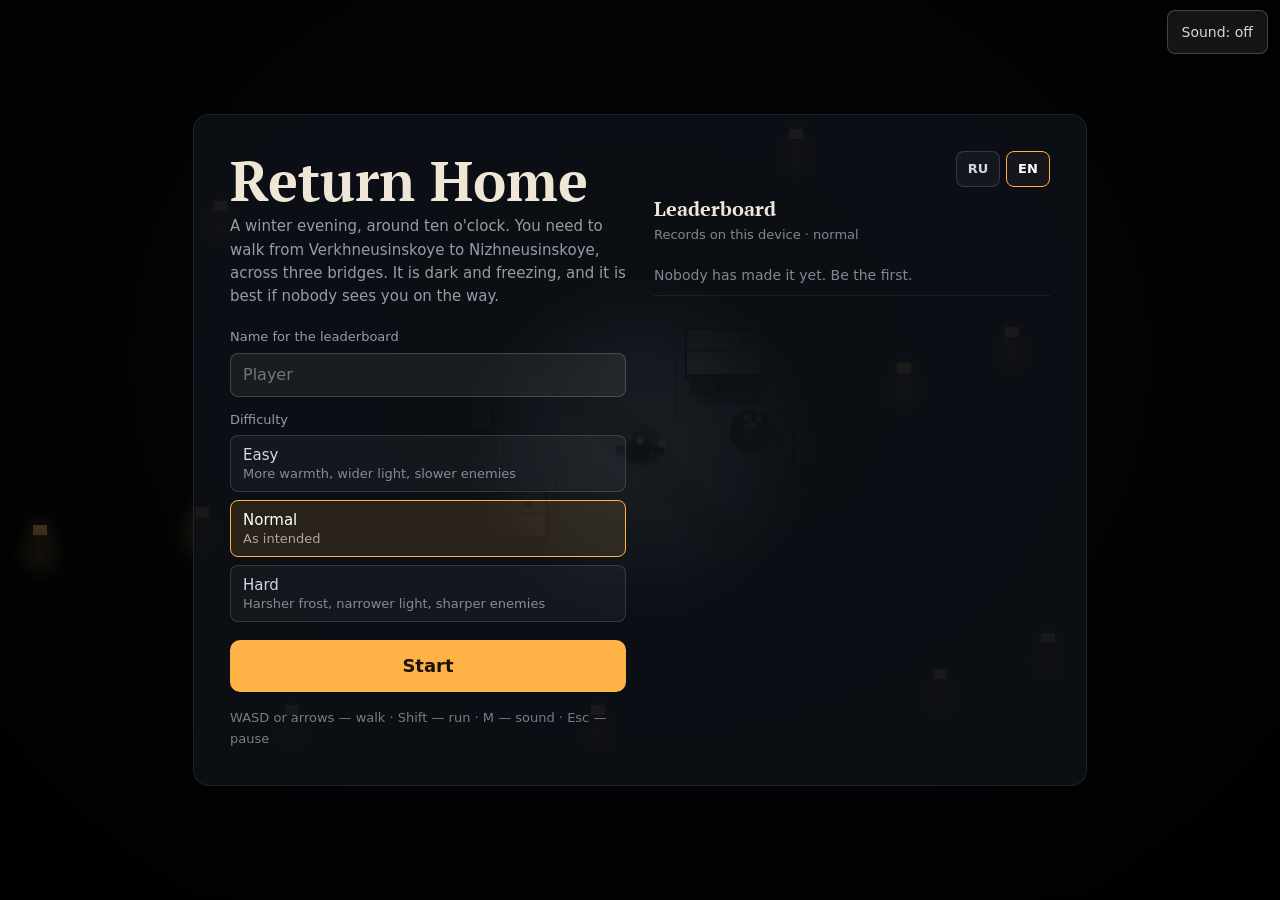
==== index.html @ a07790a4 "Add Return Home browser game Atmospheric top-down browser game: a winter night walk in darkness from" ====
<!DOCTYPE html>
<html lang="ru">
<head>
<meta charset="utf-8">
<meta name="viewport" content="width=device-width,initial-scale=1">
<title>Дорога домой · Return Home</title>
<meta name="description" content="Атмосферная браузерная игра: зимняя ночь, полная темнота, путь из Верхнеусинского в Нижнеусинское через три моста.">
<link rel="stylesheet" href="https://fonts.googleapis.com/css2?family=PT+Serif:wght@700&display=swap">
<link rel="stylesheet" href="style.css">
</head>
<body>
<canvas id="c"></canvas>
<div id="hud" hidden></div>
<button id="snd">Звук: выкл</button>
<div id="msg"></div>
<div id="hint" hidden></div>
<div id="menu">
  <div class="card">
    <div>
      <h1 data-t="title"></h1>
      <p class="sub" data-t="story"></p>
      <label for="nick" data-t="nickLabel"></label>
      <input id="nick" maxlength="16" autocomplete="off">
      <label data-t="diffLabel"></label>
      <div class="diffs" id="diffs"></div>
      <button id="resume" class="big" data-t="resume" hidden></button>
      <button id="go" class="big" data-t="start"></button>
      <div class="keys" data-t="keys"></div>
    </div>
    <div>
      <div id="lang"><button data-l="ru">RU</button><button data-l="en">EN</button></div>
      <h2 data-t="board"></h2>
      <div id="src"></div>
      <table id="board"></table>
    </div>
  </div>
</div>
<script src="game.js"></script>
</body>
</html>
---- style.css ----
/* VOICE: тихо, холодно, страшно
   IDEA: зимняя ночь, видишь только то, что в круге света
   PICTURE: сама игра на весь экран
   COLOUR and TYPE: чёрный, холодный снег, тёплый свет окон; системный шрифт
   LAYOUT: холст на весь экран, счётчик и тепло сверху, подсказка снизу */
html,body{margin:0;height:100%;background:#000;overflow:hidden;color:#cfd8e3;font:14px/1.4 system-ui,sans-serif}
canvas{display:block;width:100%;height:100%;touch-action:none}
#hud{position:fixed;left:14px;top:12px;font-size:15px;opacity:.85;pointer-events:none}
.warm{display:flex;align-items:center;gap:8px;margin-top:6px;font-size:13px}.warm b{font-weight:500;min-width:4.5em}
.bar{width:140px;height:6px;background:rgba(255,255,255,.15);border-radius:3px;overflow:hidden}
.bar i{display:block;height:100%;border-radius:3px}
#snd{position:fixed;right:12px;top:10px;min-height:44px;padding:0 14px;background:rgba(255,255,255,.08);color:#cfd8e3;border:1px solid rgba(255,255,255,.2);border-radius:8px;font:14px system-ui,sans-serif;cursor:pointer}
#snd{z-index:5}
#lang{display:flex;gap:6px;justify-content:flex-end;margin-bottom:8px}
#lang button{min-height:36px;min-width:44px;padding:0 10px;color:#cfd8e3;background:rgba(255,255,255,.04);border:1px solid rgba(255,255,255,.14);border-radius:8px;font:600 13px system-ui,sans-serif;cursor:pointer}
#lang button[aria-pressed=true]{border-color:#ffb347;color:#fff}
.card{position:relative}
.sub{line-height:1.55}
#snd:focus-visible{outline:2px solid #ffcc66}
#hint{position:fixed;left:0;right:0;bottom:14px;text-align:center;opacity:.55;pointer-events:none;padding:0 12px}
#msg b{display:block;font-size:36px;font-weight:600;margin-bottom:6px}
#msg em{display:block;font-style:normal;color:#ffcc66;margin-top:6px}
#msg{position:fixed;inset:0;display:grid;place-items:center;text-align:center;font-size:22px;pointer-events:none;opacity:0;transition:opacity .6s;padding:0 16px}
#menu{position:fixed;inset:0;display:grid;place-items:center;padding:16px;background:radial-gradient(ellipse at 50% 40%,rgba(10,14,20,.55),rgba(0,0,0,.88));overflow:auto}
#menu[hidden],#hud[hidden],#hint[hidden]{display:none}
.card{width:min(820px,100%);display:grid;grid-template-columns:minmax(0,1fr) minmax(0,1fr);gap:28px;padding:clamp(20px,4vw,36px);background:rgba(14,18,24,.82);border:1px solid rgba(255,255,255,.08);border-radius:16px}
.card h1{margin:0;font:600 clamp(40px,7vw,56px)/1.05 'PT Serif',Georgia,serif;color:#f0e6d6}
.sub{margin:6px 0 20px;opacity:.7;font-size:15px}
.card label{display:block;font-size:13px;opacity:.7;margin:14px 0 6px}
#nick{box-sizing:border-box;display:block;width:100%;min-height:44px;padding:0 12px;font:16px system-ui,sans-serif;color:#e8eef5;background:rgba(255,255,255,.06);border:1px solid rgba(255,255,255,.18);border-radius:8px}
.diffs{display:grid;gap:8px}
.diffs button{text-align:left;min-height:44px;padding:10px 12px;color:#cfd8e3;background:rgba(255,255,255,.04);border:1px solid rgba(255,255,255,.14);border-radius:8px;font:15px system-ui,sans-serif;cursor:pointer}
.diffs button small{display:block;opacity:.6;font-size:13px;margin-top:2px}
.diffs button[aria-pressed=true]{border-color:#ffb347;background:rgba(255,179,71,.12);color:#fff}
#resume[hidden]{display:none}
.big{margin-top:18px;width:100%;min-height:52px;font:600 18px system-ui,sans-serif;color:#1a1206;background:#ffb347;border:0;border-radius:10px;cursor:pointer}
.big:hover{background:#ffc46b}
.big.ghost{margin-top:10px;min-height:44px;font-size:16px;color:#cfd8e3;background:transparent;border:1px solid rgba(255,255,255,.25)}
.big.ghost:hover{background:rgba(255,255,255,.06)}
button:focus-visible,#nick:focus-visible{outline:2px solid #ffcc66;outline-offset:2px}
.card h2{margin:0 0 4px;font:600 20px 'PT Serif',Georgia,serif;color:#f0e6d6}
#src{font-size:13px;opacity:.6;margin-bottom:12px}
#board{width:100%;border-collapse:collapse;font-size:15px}
#board td{padding:7px 4px;border-bottom:1px solid rgba(255,255,255,.07)}
#board td:first-child{width:2em;opacity:.6}
#board td:last-child{text-align:right;font-variant-numeric:tabular-nums;white-space:nowrap}
#board tr.me td{color:#ffcc66}
#board td.empty{opacity:.6;font-size:14px;padding:10px 0;text-align:left;white-space:normal}
.keys{margin-top:16px;font-size:13px;opacity:.55;line-height:1.6}
@media(max-width:640px){.card{grid-template-columns:minmax(0,1fr)}}
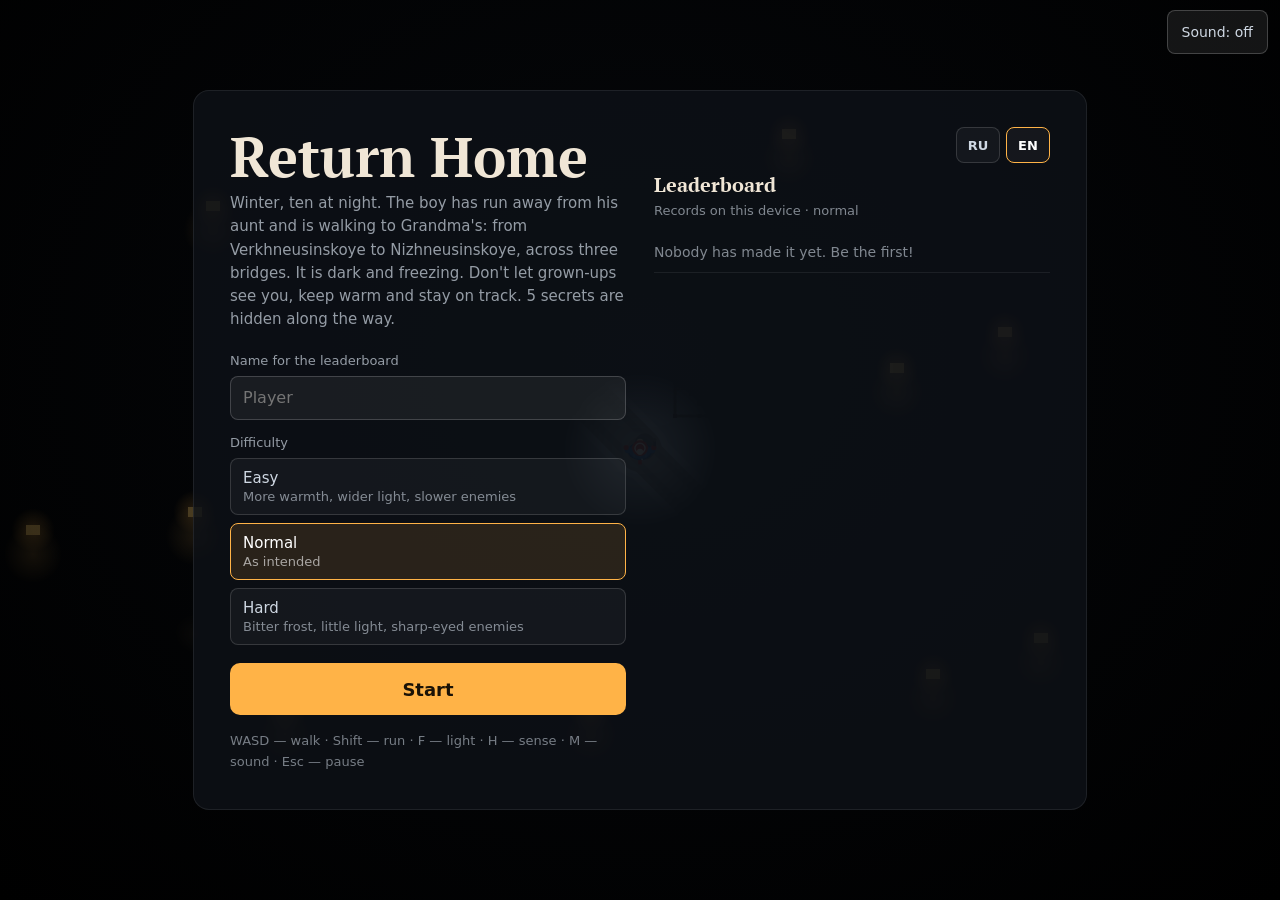
==== commit e7bdb996: "Add flashlight beam, uncle on a motorbike, silhouette cutscenes and tips - Flashlight shines as a be" ====
--- a/index.html
+++ b/index.html
@@ -11,8 +11,17 @@
 <body>
 <canvas id="c"></canvas>
 <div id="hud" hidden></div>
+<div id="task"></div>
 <button id="snd">Звук: выкл</button>
 <div id="msg"></div>
+<div id="tip"></div>
+<div id="joy"><div id="knob"></div></div>
+<button id="runBtn"></button>
+<button id="pauseBtn" aria-label="Пауза">II</button>
+<button id="lampBtn"></button>
+<button id="senseBtn"></button>
+<div id="cine"><button id="cineSkip"></button><p id="cineText"></p></div>
+
 <div id="hint" hidden></div>
 <div id="menu">
   <div class="card">
@@ -35,6 +44,7 @@
     </div>
   </div>
 </div>
+<script src="sounds.js"></script>
 <script src="game.js"></script>
 </body>
 </html>
--- a/style.css
+++ b/style.css
@@ -5,7 +5,7 @@
    LAYOUT: холст на весь экран, счётчик и тепло сверху, подсказка снизу */
 html,body{margin:0;height:100%;background:#000;overflow:hidden;color:#cfd8e3;font:14px/1.4 system-ui,sans-serif}
 canvas{display:block;width:100%;height:100%;touch-action:none}
-#hud{position:fixed;left:14px;top:12px;font-size:15px;opacity:.85;pointer-events:none}
+#hud{position:fixed;left:14px;top:12px;max-width:calc(100vw - 150px);font-size:15px;opacity:.85;pointer-events:none}
 .warm{display:flex;align-items:center;gap:8px;margin-top:6px;font-size:13px}.warm b{font-weight:500;min-width:4.5em}
 .bar{width:140px;height:6px;background:rgba(255,255,255,.15);border-radius:3px;overflow:hidden}
 .bar i{display:block;height:100%;border-radius:3px}
@@ -20,7 +20,13 @@
 #hint{position:fixed;left:0;right:0;bottom:14px;text-align:center;opacity:.55;pointer-events:none;padding:0 12px}
 #msg b{display:block;font-size:36px;font-weight:600;margin-bottom:6px}
 #msg em{display:block;font-style:normal;color:#ffcc66;margin-top:6px}
-#msg{position:fixed;inset:0;display:grid;place-items:center;text-align:center;font-size:22px;pointer-events:none;opacity:0;transition:opacity .6s;padding:0 16px}
+#tip{position:fixed;left:50%;bottom:64px;transform:translate(-50%,8px);max-width:min(520px,calc(100% - 32px));background:rgba(12,16,26,.82);border:1px solid rgba(255,204,102,.35);border-radius:12px;padding:10px 16px;font-size:16px;line-height:1.35;text-align:center;color:#eef2f7;pointer-events:none;opacity:0;transition:opacity .5s,transform .5s;z-index:5}
+#tip.on{opacity:1;transform:translate(-50%,0)}
+#tip b{display:block;font-size:12px;letter-spacing:.08em;text-transform:uppercase;color:#ffcc66;margin-bottom:2px}
+body.touch #tip{bottom:auto;top:200px;left:12px;right:12px;max-width:none;transform:translateY(8px);font-size:14px;padding:8px 12px}
+body.touch #tip.on{transform:none}
+body.touch #tip b{font-size:11px}
+#msg{position:fixed;inset:0;display:grid;place-items:center;text-align:center;font-size:22px;pointer-events:none;opacity:0;transition:opacity .6s;padding:140px 16px 70px;grid-template-columns:min(560px,100%);justify-content:center;text-wrap:balance}   /* сверху отступ — не налезает на задание */
 #menu{position:fixed;inset:0;display:grid;place-items:center;padding:16px;background:radial-gradient(ellipse at 50% 40%,rgba(10,14,20,.55),rgba(0,0,0,.88));overflow:auto}
 #menu[hidden],#hud[hidden],#hint[hidden]{display:none}
 .card{width:min(820px,100%);display:grid;grid-template-columns:minmax(0,1fr) minmax(0,1fr);gap:28px;padding:clamp(20px,4vw,36px);background:rgba(14,18,24,.82);border:1px solid rgba(255,255,255,.08);border-radius:16px}
@@ -48,3 +54,35 @@
 #board td.empty{opacity:.6;font-size:14px;padding:10px 0;text-align:left;white-space:normal}
 .keys{margin-top:16px;font-size:13px;opacity:.55;line-height:1.6}
 @media(max-width:640px){.card{grid-template-columns:minmax(0,1fr)}}
+
+/* телефон: экранный стик, кнопка бега и паузы */
+#joy,#runBtn,#pauseBtn{display:none}
+body.touch.playing #joy{display:block;position:fixed;left:max(20px,env(safe-area-inset-left));bottom:max(28px,env(safe-area-inset-bottom));width:140px;height:140px;border-radius:50%;background:rgba(255,255,255,.07);border:2px solid rgba(255,255,255,.18);touch-action:none;z-index:4}
+#knob{position:absolute;left:50%;top:50%;width:60px;height:60px;margin:-30px 0 0 -30px;border-radius:50%;background:rgba(255,255,255,.22);border:2px solid rgba(255,255,255,.4);pointer-events:none}
+body.touch.playing #runBtn{display:grid;place-items:center;position:fixed;right:max(24px,env(safe-area-inset-right));bottom:max(46px,env(safe-area-inset-bottom));width:96px;height:96px;border-radius:50%;background:rgba(255,179,71,.16);border:2px solid rgba(255,179,71,.55);color:#ffd9a0;font:600 17px system-ui,sans-serif;touch-action:none;z-index:4;-webkit-user-select:none;user-select:none}
+#runBtn.on{background:rgba(255,179,71,.45);color:#fff}
+body.playing #pauseBtn{display:grid;place-items:center;position:fixed;right:12px;top:10px;cursor:pointer;width:48px;height:44px;background:rgba(255,255,255,.08);color:#cfd8e3;border:1px solid rgba(255,255,255,.2);border-radius:8px;font:700 15px system-ui,sans-serif;z-index:5}
+body.touch #hint{display:none}
+
+/* задание — справа сверху, под кнопкой звука */
+#task{position:fixed;right:12px;top:64px;max-width:calc(100vw - 24px);white-space:nowrap;padding:10px 12px;font-size:14px;line-height:1.4;color:#e8eef5;background:rgba(10,14,20,.6);border:1px solid rgba(255,255,255,.12);border-radius:10px;pointer-events:none;text-align:right}
+#task b{display:block;font-size:12px;font-weight:600;color:#ffcc66;margin-bottom:2px}
+body:not(.playing) #task{display:none}
+body.touch #task{font-size:13px}
+body.playing #snd{right:68px}   /* в игре: звук и пауза рядом, задание под ними */
+@media(max-width:600px){#task{top:86px}}   /* на телефоне — ниже полоски тепла */
+body.touch #msg{padding-bottom:250px}   /* сообщения не заходят на джойстик и кнопки */
+@media(max-width:400px){#task{white-space:normal;max-width:200px}}
+
+/* заставки */
+#cine{display:none;position:fixed;inset:0;z-index:8;cursor:pointer}
+body.cine #cine{display:block}
+body.cine #hud,body.cine #task,body.cine #hint,body.cine #joy,body.cine #runBtn,body.cine #pauseBtn,body.cine #lampBtn,body.cine #senseBtn,body.cine #snd{display:none!important}
+#cineText{position:absolute;left:50%;bottom:max(48px,8vh);transform:translateX(-50%);width:min(680px,calc(100vw - 32px));margin:0;text-align:center;font:500 clamp(18px,2.6vw,26px)/1.4 'PT Serif',Georgia,serif;color:#f3ead8;text-shadow:0 2px 12px rgba(0,0,0,.8);background:rgba(8,10,16,.55);padding:10px 18px;border-radius:12px;box-sizing:border-box;transition:opacity .3s;text-wrap:balance}
+#cineSkip{position:absolute;right:14px;top:12px;min-height:44px;padding:0 16px;background:rgba(0,0,0,.35);color:#e8eef5;border:1px solid rgba(255,255,255,.25);border-radius:8px;font:14px system-ui,sans-serif;cursor:pointer}
+/* телефон: фонарь, чутьё — колонкой над кнопкой бега */
+#lampBtn,#senseBtn{display:none}
+body.touch.playing #lampBtn,body.touch.playing #senseBtn{display:grid;place-items:center;position:fixed;right:max(36px,env(safe-area-inset-right));width:72px;height:52px;border-radius:14px;background:rgba(255,255,255,.08);border:1px solid rgba(255,255,255,.25);color:#e8eef5;font:600 13px system-ui,sans-serif;touch-action:none;z-index:4;-webkit-user-select:none;user-select:none}
+body.touch.playing #lampBtn{bottom:158px}
+body.touch.playing #senseBtn{bottom:218px}
+#lampBtn.on{background:rgba(120,170,230,.35);border-color:rgba(160,200,255,.6)}
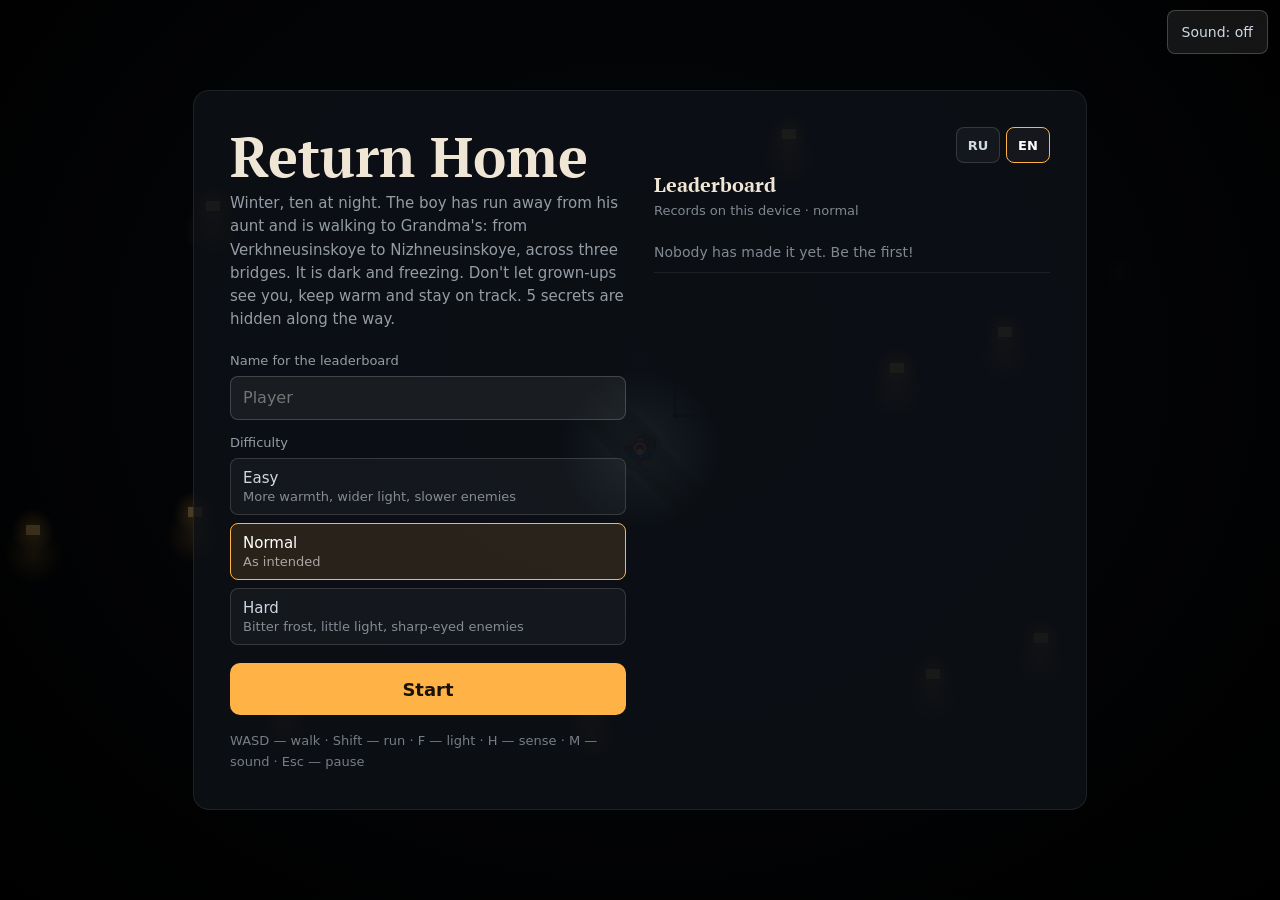
==== commit 2bc105b8: "Use painted illustrations for cutscenes, with scene sounds - Seven cutscene images generated locally" ====
--- a/index.html
+++ b/index.html
@@ -45,6 +45,7 @@
   </div>
 </div>
 <script src="sounds.js"></script>
+<script src="images.js"></script>
 <script src="game.js"></script>
 </body>
 </html>
--- a/style.css
+++ b/style.css
@@ -79,6 +79,7 @@
 body.cine #cine{display:block}
 body.cine #hud,body.cine #task,body.cine #hint,body.cine #joy,body.cine #runBtn,body.cine #pauseBtn,body.cine #lampBtn,body.cine #senseBtn,body.cine #snd{display:none!important}
 #cineText{position:absolute;left:50%;bottom:max(48px,8vh);transform:translateX(-50%);width:min(680px,calc(100vw - 32px));margin:0;text-align:center;font:500 clamp(18px,2.6vw,26px)/1.4 'PT Serif',Georgia,serif;color:#f3ead8;text-shadow:0 2px 12px rgba(0,0,0,.8);background:rgba(8,10,16,.55);padding:10px 18px;border-radius:12px;box-sizing:border-box;transition:opacity .3s;text-wrap:balance}
+@media (min-aspect-ratio:5/4){#cineText{bottom:auto;top:max(20px,3vh);width:min(620px,calc(100vw - 260px))}#cineText.low{left:max(20px,2vw);transform:none;width:min(420px,40vw)}}   /* горизонтальный экран: подпись сверху, не закрывает героев */
 #cineSkip{position:absolute;right:14px;top:12px;min-height:44px;padding:0 16px;background:rgba(0,0,0,.35);color:#e8eef5;border:1px solid rgba(255,255,255,.25);border-radius:8px;font:14px system-ui,sans-serif;cursor:pointer}
 /* телефон: фонарь, чутьё — колонкой над кнопкой бега */
 #lampBtn,#senseBtn{display:none}
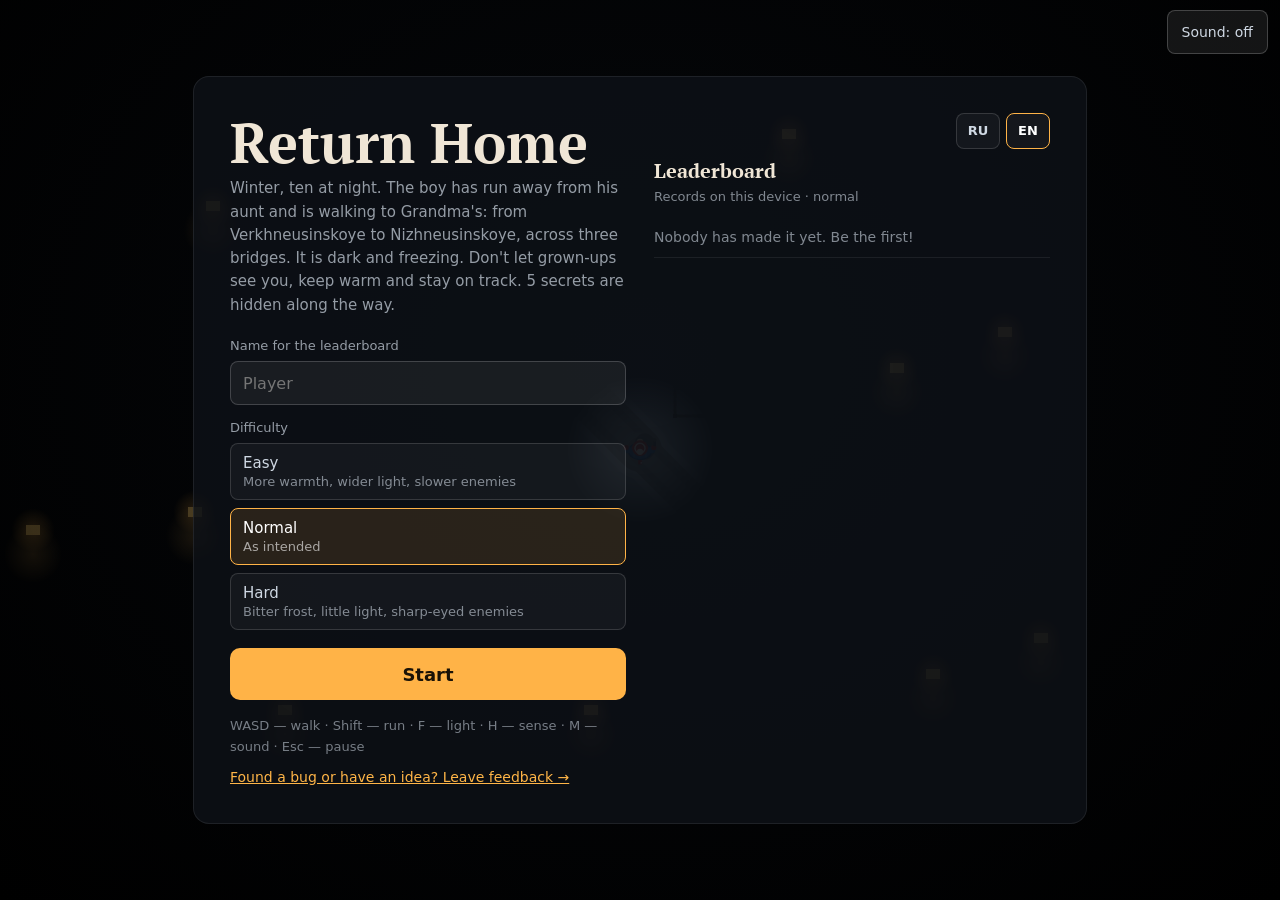
==== commit 470ce1ab: "Add public feedback page with a small issue tracker - feedback.html: anyone can report a bug, idea o" ====
--- a/index.html
+++ b/index.html
@@ -35,6 +35,7 @@
       <button id="resume" class="big" data-t="resume" hidden></button>
       <button id="go" class="big" data-t="start"></button>
       <div class="keys" data-t="keys"></div>
+      <a id="fbLink" class="fb-link" href="https://3dendroid.github.io/return-home/feedback.html" target="_blank" rel="noopener" data-t="feedback"></a>
     </div>
     <div>
       <div id="lang"><button data-l="ru">RU</button><button data-l="en">EN</button></div>
--- a/style.css
+++ b/style.css
@@ -20,6 +20,7 @@
 #hint{position:fixed;left:0;right:0;bottom:14px;text-align:center;opacity:.55;pointer-events:none;padding:0 12px}
 #msg b{display:block;font-size:36px;font-weight:600;margin-bottom:6px}
 #msg em{display:block;font-style:normal;color:#ffcc66;margin-top:6px}
+.fb-link{display:inline-block;margin-top:10px;color:#ffb547;font-size:14px}
 #tip{position:fixed;left:50%;bottom:64px;transform:translate(-50%,8px);max-width:min(520px,calc(100% - 32px));background:rgba(12,16,26,.82);border:1px solid rgba(255,204,102,.35);border-radius:12px;padding:10px 16px;font-size:16px;line-height:1.35;text-align:center;color:#eef2f7;pointer-events:none;opacity:0;transition:opacity .5s,transform .5s;z-index:5}
 #tip.on{opacity:1;transform:translate(-50%,0)}
 #tip b{display:block;font-size:12px;letter-spacing:.08em;text-transform:uppercase;color:#ffcc66;margin-bottom:2px}
